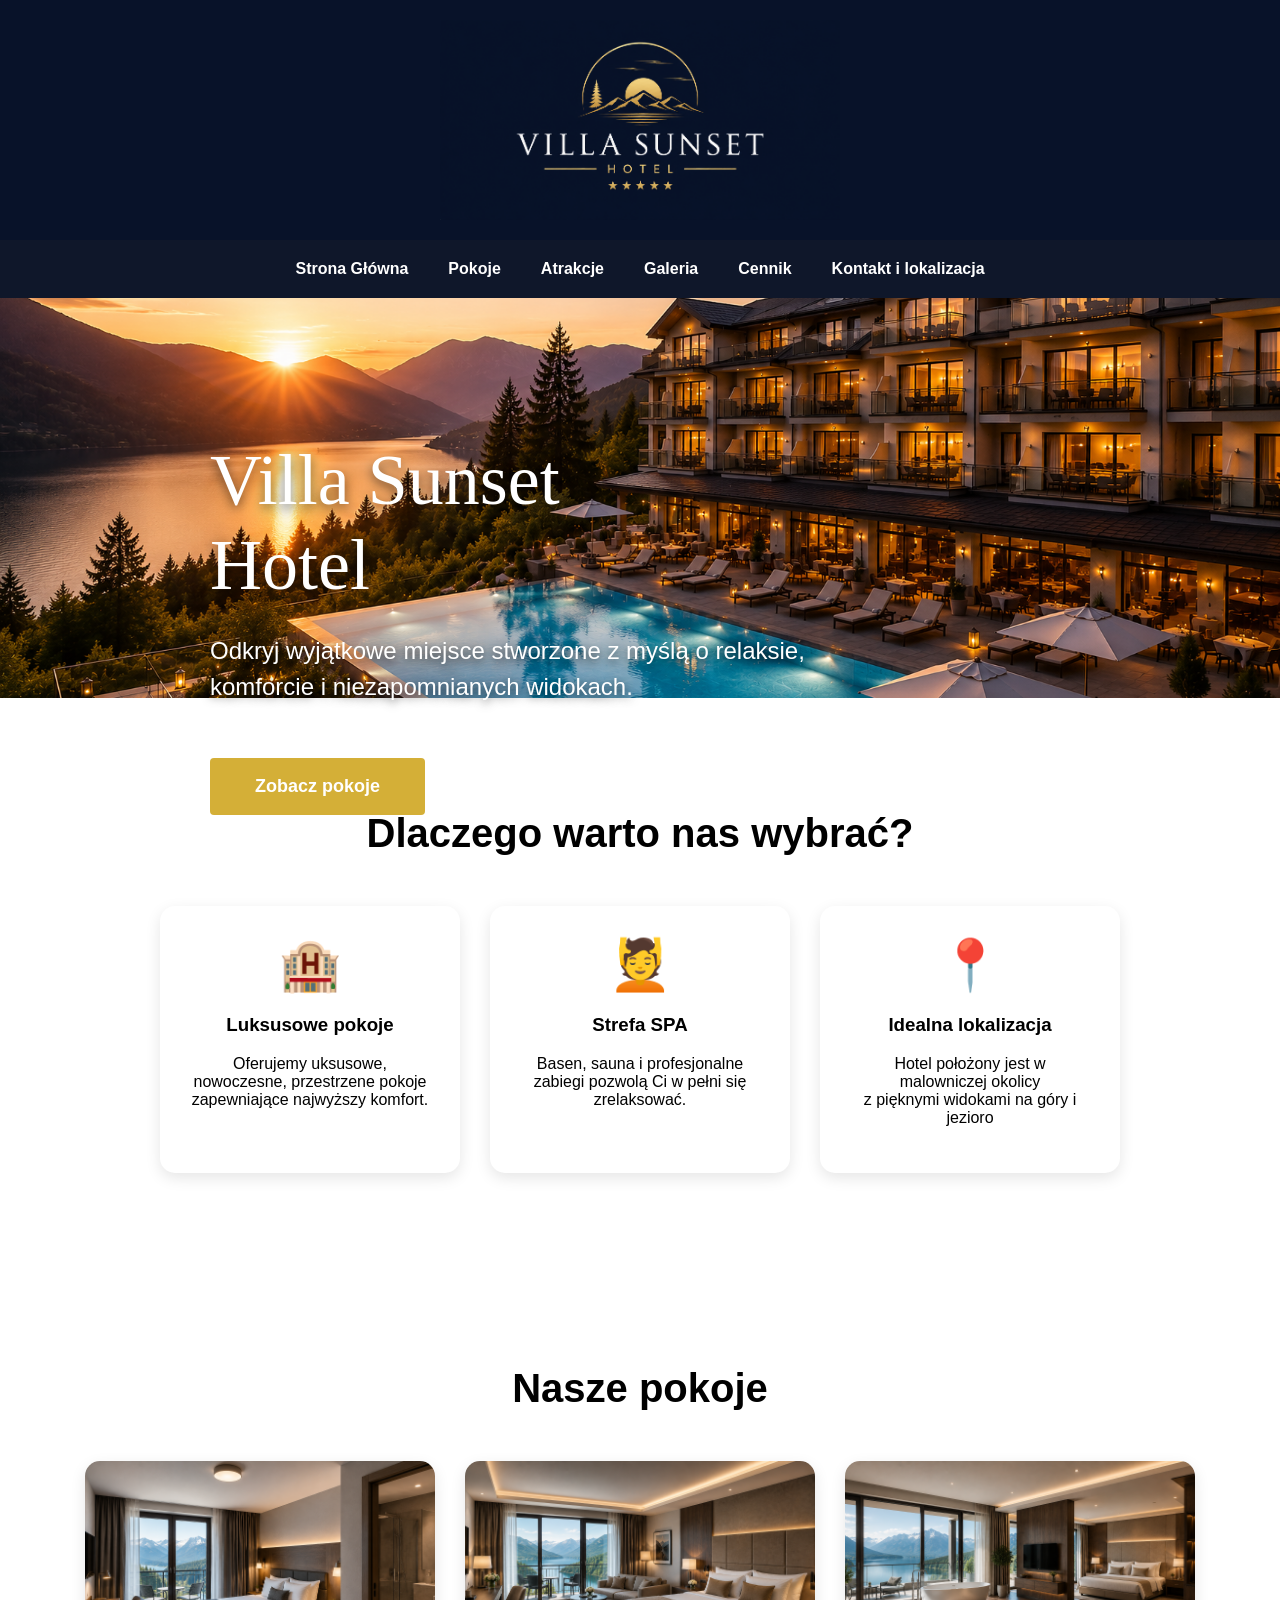
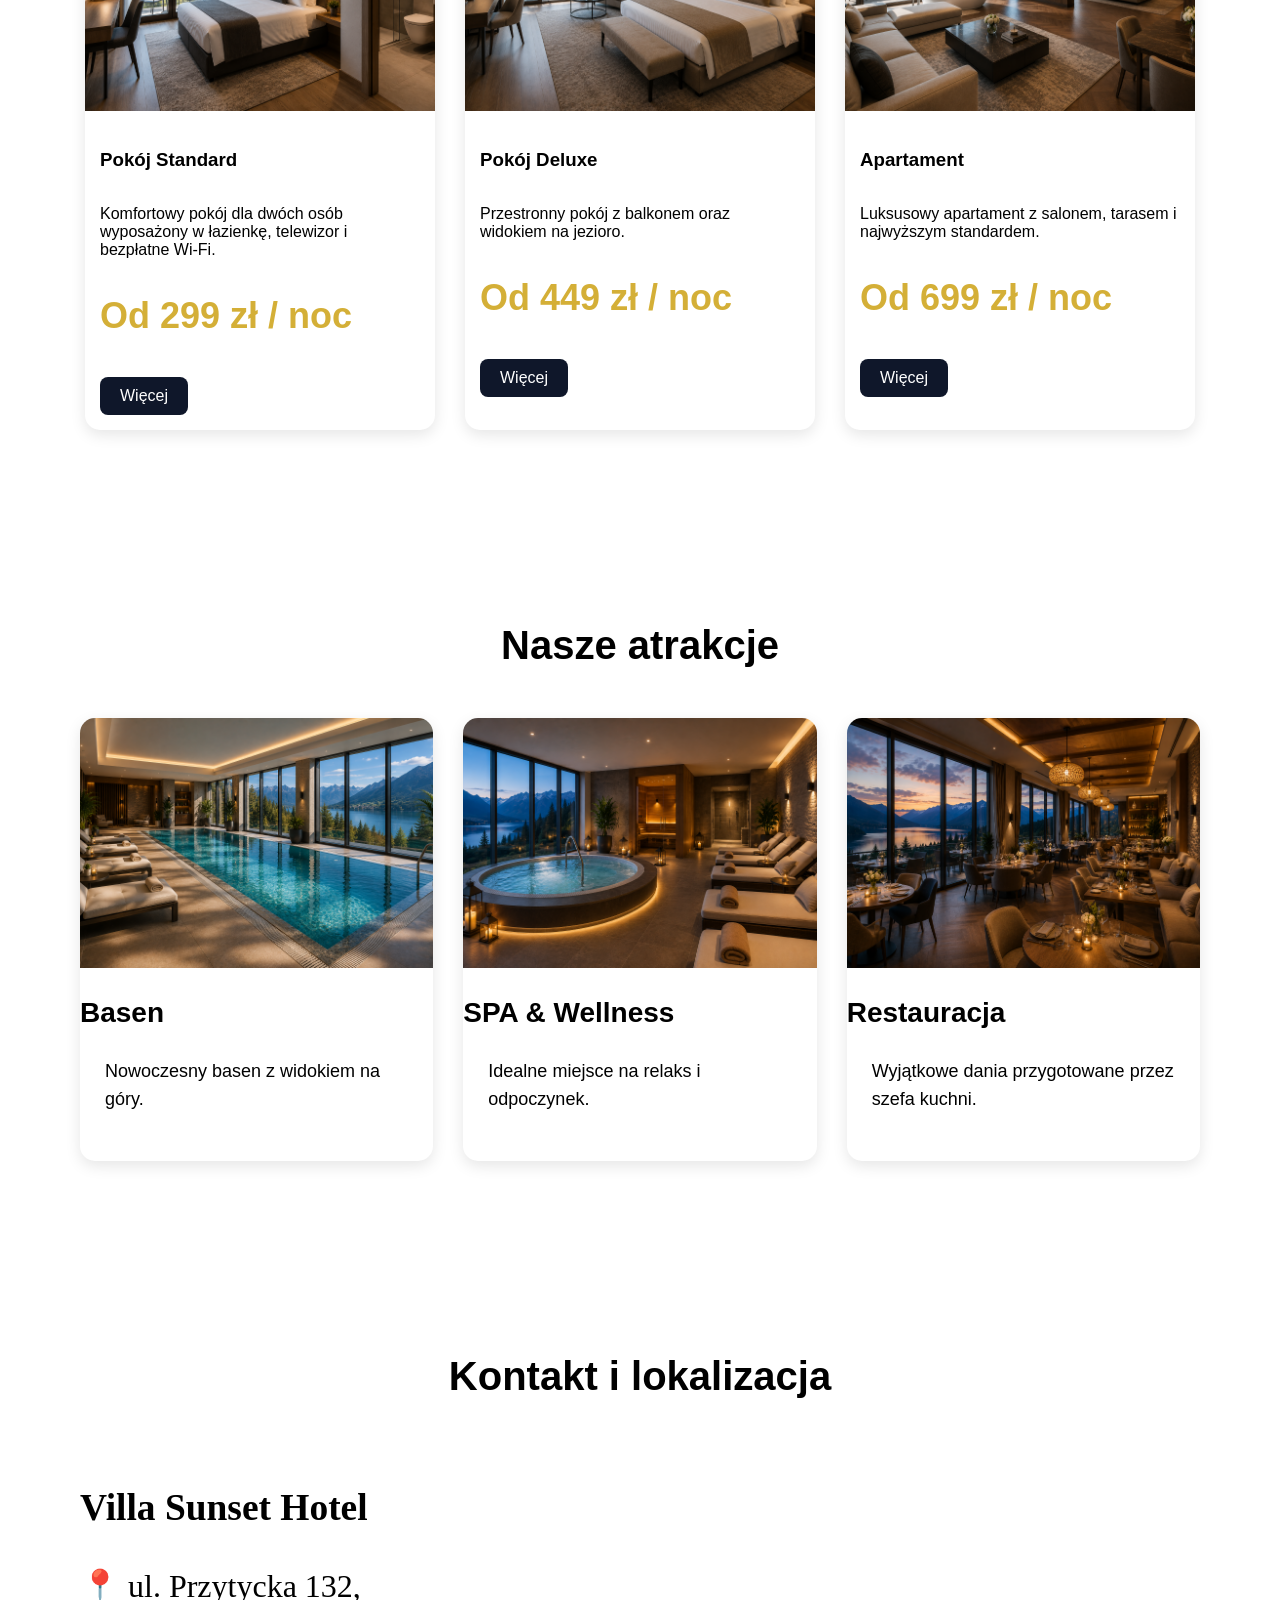
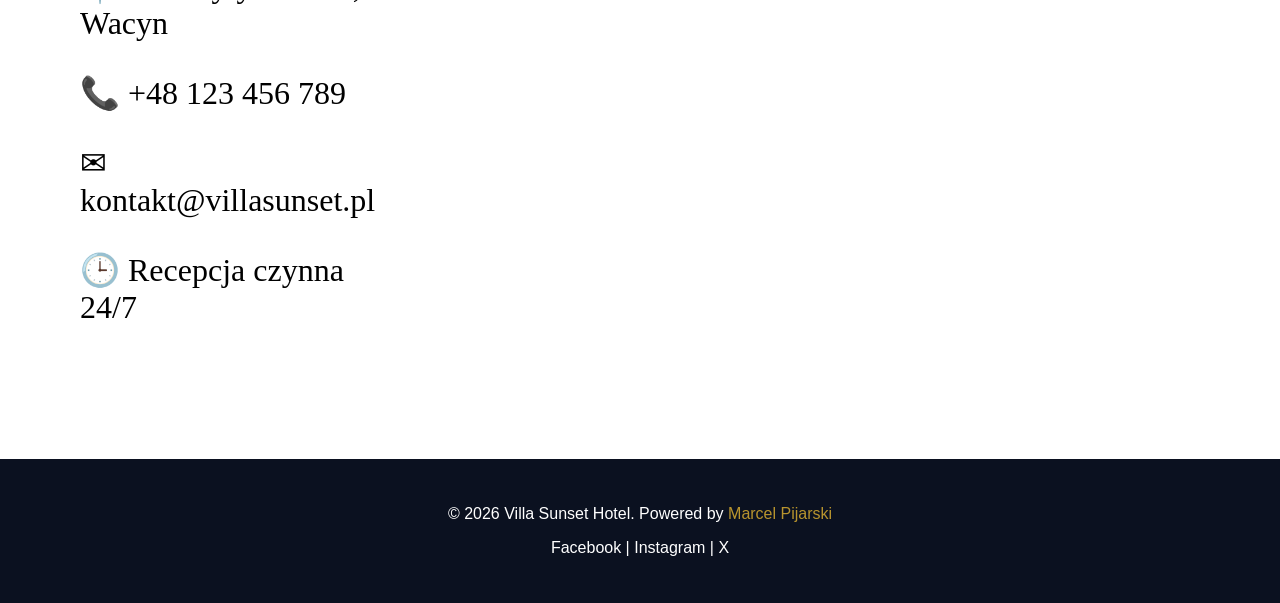
==== index.html @ e3561787 "Add files via upload" ====
<!DOCTYPE html>
<html lang="pl">
<head>
    <meta charset="UTF-8">
    <meta name="viewport" content="width=device-width, initial-scale=1.0">
    <title>Villa Sunset</title>
    <link rel="stylesheet" href="style.css">
</head>


<body>
<header>
    <div class="logo_d">
        <img src="logo.png">
    </div>
</header>

    <nav>
        <input type="checkbox" id="menu-toggle">
        <label for="menu-toggle" class="hamburger">☰</label>
        
        <ul>
            <li><a href="#">Strona Główna</a></li>
            <li><a href="#pokoje">Pokoje</a></li>
            <li><a href="#atrakcje">Atrakcje</a></li>
            <li><a href="galeria.html">Galeria</a></li>
            <li><a href="cennik.html">Cennik</a></li>
            <li><a href="#kontakt">Kontakt i lokalizacja</a></li>
        </ul>
    </nav>

    <main>
        <section id="hero">
            <div class="hero-content">
                <h1>Villa Sunset<br> Hotel</h1>
                <p>Odkryj wyjątkowe miejsce stworzone z myślą o relaksie, komforcie i niezapomnianych widokach.</p><br>
                <a href="pokoje.html">Zobacz pokoje</a>
            </div>

        </section>

        <section id="dlaczego-my">

            <h2>Dlaczego warto nas wybrać?</h2>

            <div class="karty">

            <article class="karta">
                <span class="ikona">🏨</span>
                <h3>Luksusowe pokoje</h3>
                <p>Oferujemy uksusowe, nowoczesne, przestrzene pokoje<br>
                    zapewniające najwyższy komfort.
                </p>
            </article>

            <article class="karta">
                <span class="ikona">💆</span>
                <h3>Strefa SPA</h3>
                <p>Basen, sauna i profesjonalne zabiegi pozwolą Ci w pełni się zrelaksować. </p>
            </article>

            <article class="karta">
                <span class="ikona">📍</span>
                <h3>Idealna lokalizacja</h3>
                <p> Hotel położony jest w malowniczej okolicy<br>
                z pięknymi widokami na góry i jezioro</p>
            </article>
            </div>
        </section>

<section id="pokoje">

    <h2>Nasze pokoje</h2>

    <div class="pokoje-content">

        <article class="pokoje-karta">
            <img src="standard.png" alt="Pokój Standard">

            <h3>Pokój Standard</h3>

            <p>
                Komfortowy pokój dla dwóch osób
                wyposażony w łazienkę, telewizor
                i bezpłatne Wi-Fi.
            </p>

            <p class="cena">Od 299 zł / noc</p>

            <a href="pokoje.html">Więcej</a>
        </article>

        <article class="pokoje-karta">
            <img src="deluxe.png" alt="Pokój Deluxe">

            <h3>Pokój Deluxe</h3>

            <p>
                Przestronny pokój z balkonem
                oraz widokiem na jezioro.
            </p>

            <p class="cena">Od 449 zł / noc</p>

            <a href="pokoje.html">Więcej</a>
        </article>

        <article class="pokoje-karta">
            <img src="apartament.png" alt="Apartament">

            <h3>Apartament</h3>

            <p>
                Luksusowy apartament z salonem,
                tarasem i najwyższym standardem.
            </p>

            <p class="cena">Od 699 zł / noc</p>

            <a href="pokoje.html">Więcej</a>
        </article>

    </div>

</section>

<section id="atrakcje">

    <h2>Nasze atrakcje</h2>

    <div class="atrakcje-content">

        <article class="atrakcje-karta">
            <img src="basen.png" alt="Basen">
            <h3>Basen</h3>
            <p>Nowoczesny basen z widokiem na góry.</p>
        </article>

        <article class="atrakcje-karta">
            <img src="spa.png" alt="SPA">
            <h3>SPA & Wellness</h3>
            <p>Idealne miejsce na relaks i odpoczynek.</p>
        </article>

        <article class="atrakcje-karta">
            <img src="restauracja.png" alt="Restauracja">
            <h3>Restauracja</h3>
            <p>Wyjątkowe dania przygotowane przez szefa kuchni.</p>
        </article>

    </div>

</section>

</section>
<section id="kontakt">
    <h2>Kontakt i lokalizacja</h2>

    <div class="kontakt-content">
        <article class="kontakt-dane">

            <h3>Villa Sunset Hotel</h3>
            <p>📍 ul. Przytycka 132, Wacyn</p>
            <p>📞 +48 123 456 789</p>
            <p>✉ kontakt@villasunset.pl</p>
            <p>🕒 Recepcja czynna 24/7</p>

        </article>
        <article class="mapa">

            <iframe src="https://www.google.com/maps/embed?pb=!1m18!1m12!1m3!1d2488.5691799046467!2d21.096919377155967!3d51.41097027179155!2m3!1f0!2f0!3f0!3m2!1i1024!2i768!4f13.1!3m3!1m2!1s0x471859d8dcdec4a5%3A0xd285004b803957c8!2sKebab%207%20Star!5e0!3m2!1spl!2spl!4v1780839864953!5m2!1spl!2spl" width="800" height="600" style="border:0;" allowfullscreen="" loading="lazy" referrerpolicy="no-referrer-when-downgrade"></iframe>

        </article>
    </div>

</section>
</main>

    <footer>
        <p>© 2026 Villa Sunset Hotel. Powered by <a href="https://marceltoja123.github.io/portfolio/" target="_blank"><span class="Marcel">Marcel Pijarski</span></a></p>
        <p>Facebook | Instagram | X</p>
    </footer>
    
</body>
</html>
---- style.css ----
:root{
    --granat: #0f172a;
    --zloty: #d4af37;
    --bialy: #ffffff;
    --szary: #f5f5f5;
}
html{
    scroll-behavior: smooth;
}

nav{
    position: sticky;
    top: 0;
    z-index: 1000;
}

body{
    margin: 0;
    font-family: Arial, sans-serif;
    background-color: var(--bialy);
}

header{
    background-color: #081229;
    text-align: center;
    padding: 20px 0px;
}
.logo_d{
    display: flex;
    justify-content: center;
    align-items: center;
}
.logo_d img{
    width: 400px;
    height: auto;
}

nav{
    background-color: var(--granat);
}

nav ul{
    list-style: none;
    margin: 0;
    padding: 0;
    display: flex;
    justify-content: center;
}

nav li{
    padding: 20px;
}

nav a{
    color: white;
    text-decoration: none;
    font-weight: bold;
}

nav a:hover{
    color: var(--zloty);
}
body{
    margin: 0;
    overflow-x: hidden;
}

#hero{
    height: 400px;
    background-image: url("hero.png");
    background-size: cover;
    background-position: center;
    position: relative;
}

.hero-content{
    width: 700px;
    margin-left: 130px;
    color: white;
    text-align: left;
}

.hero-content h1{
    font-size: 72px;
    line-height: 85px;
    margin-bottom: 25px;
    font-family: Georgia, serif;
    font-weight: normal;
    text-shadow: 0px 4px 12px rgba(0,0,0,0.6);
}

.hero-content p{
    width: 650px;
    font-size: 24px;
    line-height: 36px;
    margin-bottom: 35px;
    text-shadow: 0px 3px 10px rgba(0,0,0,0.7);
}

.hero-content a{
    display: inline-block;
    padding: 18px 45px;
    background-color: #d4af37;
    color: white;
    text-decoration: none;
    border-radius: 4px;
    font-size: 18px;
    font-weight: bold;
}

.hero-content a:hover{
    background-color: #b8942e;
}
section{
    padding: 80px;
}

section h2{
    text-align: center;
    font-size: 40px;
    margin-bottom: 50px;
}
.dlaczego-my{
    background-color: var(--szary);
}

.karty{
    display: flex;
    justify-content: center;
    gap: 30px;
}

.karta{
    width: 300px;
    background-color: white;
    padding: 30px;
    border-radius: 15px;
    text-align: center;
    box-shadow: 0px 5px 15px rgba(0,0,0,0.1);
}

.pokoje-karta:hover{
    transform: translateY(-10px);
}
.pokoje-content{
    display: flex;
    justify-content: center;
    gap: 30px;
}

.pokoje-karta{
    width: 350px;
    background-color: white;
    border-radius: 15px;
    overflow: hidden;
    box-shadow: 0px 5px 15px rgba(0,0,0,0.1);
}

.pokoje-karta img{
    width: 100%;
    height: 250px;
    object-fit: cover;
}

.pokoje-karta h3{
    padding: 15px;
}

.pokoje-karta p{
    padding: 0 15px;
}

.pokoje-karta a{
    display: inline-block;
    margin: 15px;
    padding: 10px 20px;
    background-color: var(--granat);
    color: white;
    text-decoration: none;
    border-radius: 8px;
}
.atrakcje-content{
    display: flex;
    justify-content: center;
    gap: 30px;
}

.kontakt{
    background-color: var(--granat);
    color: white;
    text-align: center;
}

.kontakt a{
    display: inline-block;
    margin-top: 20px;
    padding: 15px 30px;
    background-color: var(--zloty);
    color: white;
    text-decoration: none;
    border-radius: 10px;
}
footer{
    background-color: #0b1120;
    color: white;
    text-align: center;
    padding: 30px;
}
.ikona{
    display: block;
    font-size: 50px;
    margin-bottom: 20px;
}
.atrakcje{
    padding: 80px;
    background-color: #f5f5f5;
    text-align: center;
}

.atrakcje h2{
    font-size: 50px;
    margin-bottom: 50px;
}

.atrakcje-content{
    display: flex;
    justify-content: center;
    gap: 30px;
}

.atrakcje-karta{
    width: 380px;
    background-color: white;
    border-radius: 15px;
    overflow: hidden;
    box-shadow: 0px 5px 15px rgba(0,0,0,0.1);
    transition: 0.3s;
}

.atrakcje-karta:hover{
    transform: translateY(-10px);
}

.atrakcje-karta img{
    width: 100%;
    height: 250px;
    object-fit: cover;
}

.atrakcje-karta h3{
    margin-top: 25px;
    font-size: 28px;
}

.atrakcje-karta p{
    padding: 0px 25px 30px 25px;
    font-size: 18px;
    line-height: 28px;
}
.galeria-content{
    display: flex;
    justify-content: center;
    gap: 30px;
}
.galeria{
    padding: 80px;
    text-align: center;
    background-color: white;
}

.galeria h2{
    font-size: 50px;
    margin-bottom: 50px;
}

.galeria-content{
    display: flex;
    justify-content: center;
    gap: 30px;
    margin-bottom: 40px;
}

.galeria-content img{
    width: 400px;
    height: 280px;
    object-fit: cover;
    border-radius: 15px;
    box-shadow: 0px 5px 15px rgba(0,0,0,0.15);
    transition: 0.3s;
}

.galeria-content img:hover{
    transform: scale(1.05);
}

.galeria a{
    display: inline-block;
    padding: 15px 35px;
    background-color: #d4af37;
    color: white;
    text-decoration: none;
    border-radius: 8px;
    font-weight: bold;
    transition: 0.3s;
}

.galeria a:hover{
    background-color: #b8942e;
}

.galeria-content img{
    filter: brightness(0.95);
}

.galeria-content img:hover{
    transform: scale(1.05);
    filter: brightness(1);
}
.kontakt-content{
    display: flex;
}
.mapa{
    justify-content: right;
    padding: 20px;
}
.kontakt-dane{
    
    font-size: 32px;
    font-family: Georgia, 'Times New Roman', Times, serif;
}
.Marcel{
    color: #b8942e;
    transition: all 0.3s ease;
}
.Marcel:hover{
    transform: scale(1.1);
    color: #d4af37;
}
.Marcel,a{
    text-decoration: none;
}
*{
    box-sizing: border-box;
}

html{
    scroll-behavior: smooth;
}

body{
    margin: 0;
    overflow-x: hidden;
}

img{
    max-width: 100%;
}

a,
.hamburger{
    -webkit-tap-highlight-color: transparent;
}


@media screen and (max-width: 900px){

    .logo_d img{
        width: 240px;
    }

    nav ul{
        flex-direction: column;
        align-items: center;
        padding: 0;
    }

    nav li{
        padding: 10px;
    }

    #hero{
        height: 600px;
        background-position: center;
    }

    .hero-content{
        width: 80%;
        margin-left: 40px;
    }

    .hero-content h1{
        font-size: 52px;
        line-height: 62px;
    }

    .hero-content p{
        width: 100%;
        font-size: 20px;
        line-height: 30px;
    }

    .karty,
    .pokoje-content,
    .atrakcje-content,
    .kontakt-content{
        flex-direction: column;
        align-items: center;
    }

    .karta,
    .pokoje-karta,
    .atrakcje-karta{
        width: 90%;
        max-width: 420px;
    }

    .pokoje-karta img,
    .atrakcje-karta img{
        height: 240px;
        width: 100%;
        object-fit: cover;
    }

    .kontakt-dane{
        width: 90%;
        text-align: center;
    }

    .mapa{
        width: 90%;
    }

    .mapa iframe{
        width: 100%;
        height: 350px;
    }
}

@media screen and (max-width: 600px){

    header{
        padding: 15px 0;
    }

    .logo_d img{
        width: 200px;
    }

    nav a{
        font-size: 14px;
    }

    #hero{
        height: 520px;
        background-position: center;
    }

    .hero-content{
        width: 270px;
        margin-left: 25px;
    }

    .hero-content h1{
        font-size: 36px;
        line-height: 44px;
        margin-bottom: 15px;
    }

    .hero-content p{
        width: 270px;
        font-size: 15px;
        line-height: 23px;
        margin-bottom: 20px;
    }

    .hero-content a{
        padding: 12px 22px;
        font-size: 14px;
    }

    section{
        padding: 50px 20px;
    }

    #dlaczego-my h2,
    #pokoje h2,
    #atrakcje h2,
    #kontakt h2{
        font-size: 32px;
        line-height: 40px;
    }

    .karta,
    .pokoje-karta,
    .atrakcje-karta{
        width: 100%;
    }

    .karta p,
    .pokoje-karta p,
    .atrakcje-karta p{
        font-size: 16px;
        line-height: 24px;
    }

    .pokoje-karta img,
    .atrakcje-karta img{
        height: 220px;
    }

    .kontakt-dane p{
        font-size: 16px;
    }

    .mapa iframe{
        height: 300px;
    }

    footer{
        padding: 25px 15px;
        font-size: 14px;
    }
}
#menu-toggle{
    display: none;
}

.hamburger{
    display: none;
}
@media screen and (max-width: 600px){

    nav{
        position: sticky;
        top: 0;
        z-index: 1000;
        background-color: #16213e;
    }

    .hamburger{
        display: block;
        color: white;
        font-size: 32px;
        padding: 15px 25px;
        cursor: pointer;
    }

    nav ul{
        display: none;
        flex-direction: column;
        align-items: center;
        padding: 0;
        margin: 0;
    }

    nav li{
        list-style: none;
        padding: 12px 0;
    }

    nav a{
        color: white;
        text-decoration: none;
        font-size: 16px;
    }

    #menu-toggle:checked ~ ul{
        display: flex;
    }
}
.hero-cennik{
    height: 350px;
    background-image: url("hero.png");
    background-size: cover;
    background-position: center;
    text-align: center;
    color: white;
    padding-top: 120px;
    font-family: Georgia, 'Times New Roman', Times, serif;
}

.hero-cennik h1{
    font-size: 70px;
    margin-bottom: 20px;
}

.hero-cennik p{
    font-size: 22px;
}

.cennik{
    padding: 80px;
    text-align: center;
}

.cennik h2{
    font-size: 50px;
    margin-bottom: 50px;
}

.cennik-content{
    display: flex;
    justify-content: center;
    gap: 30px;
}

.cennik-karta{
    width: 350px;
    background-color: white;
    border-radius: 15px;
    padding: 30px;
    box-shadow: 0px 5px 15px rgba(0,0,0,0.1);
}

.cennik-karta h3{
    font-size: 30px;
    margin-bottom: 20px;
}

.cena{
    font-size: 36px;
    color: #d4af37;
    font-weight: bold;
    margin-bottom: 25px;
}

.cennik-karta ul{
    list-style: none;
    padding: 0;
}

.cennik-karta li{
    margin: 15px 0;
    font-size: 18px;
}

.premium{
    border: 3px solid #d4af37;
}

.informacje{
    padding: 80px;
    background-color: #f5f5f5;
    text-align: center;
}

.informacje h2{
    font-size: 45px;
    margin-bottom: 30px;
}

.informacje p{
    font-size: 20px;
    margin-bottom: 15px;
}
@media screen and (max-width: 768px){

    .cennik-content{
        flex-direction: column;
        align-items: center;
    }

    .cennik-karta{
        width: 90%;
    }

    .hero-cennik h1{
        font-size: 45px;
    }

    .hero-cennik p{
        font-size: 18px;
    }
}
.cennik-karta:hover{
    transform: translateY(-10px);
    transition: 0.3s;
}
.mapa {
    width: 100%;
    max-width: 1200px;
    margin: 40px auto;
    padding: 0 20px;
}

.mapa iframe {
    width: 100%;
    height: 450px;
    border: 0;
    border-radius: 16px;
    display: block;
}

@media (max-width: 768px) {
    .mapa {
        margin: 30px auto;
        padding: 0 15px;
    }

    .mapa iframe {
        height: 350px;
        border-radius: 12px;
    }
}

@media (max-width: 480px) {
    .mapa {
        margin: 25px auto;
        padding: 0 12px;
    }

    .mapa iframe {
        height: 280px;
        border-radius: 10px;
    }
}
.galeria-hero {
    padding: 90px 20px 50px;
    text-align: center;
    background: #10233f;
    color: white;
}

.galeria-hero h1 {
    font-size: 48px;
    margin-bottom: 15px;
    font-family: Georgia, 'Times New Roman', Times, serif;
}

.galeria-hero p {
    font-size: 18px;
    max-width: 650px;
    margin: 0 auto;
    font-family: Verdana, Geneva, Tahoma, sans-serif;
}

.galeria {
    padding: 60px 20px;
    background: #f7f5f0;
}

.galeria h2 {
    text-align: center;
    font-size: 36px;
    margin-bottom: 40px;
    color: #10233f;
}

.galeria-grid {
    max-width: 1200px;
    margin: 0 auto;
    display: grid;
    grid-template-columns: repeat(3, 1fr);
    gap: 25px;
}

.zdjecie {
    background: white;
    border-radius: 16px;
    overflow: hidden;
    box-shadow: 0 8px 25px rgba(0, 0, 0, 0.12);
    transition: transform 0.3s ease;
}

.zdjecie:hover {
    transform: translateY(-8px);
}

.zdjecie img {
    width: 100%;
    height: 240px;
    object-fit: cover;
    display: block;
}

.zdjecie h3 {
    padding: 18px;
    font-size: 20px;
    color: #10233f;
    text-align: center;
}

@media (max-width: 900px) {
    .galeria-grid {
        grid-template-columns: repeat(2, 1fr);
    }

    .galeria-hero h1 {
        font-size: 40px;
    }
}

@media (max-width: 600px) {
    .galeria-grid {
        grid-template-columns: 1fr;
    }

    .galeria-hero {
        padding: 70px 15px 40px;
    }

    .galeria-hero h1 {
        font-size: 34px;
    }

    .galeria-hero p {
        font-size: 16px;
    }

    .zdjecie img {
        height: 220px;
    }
}
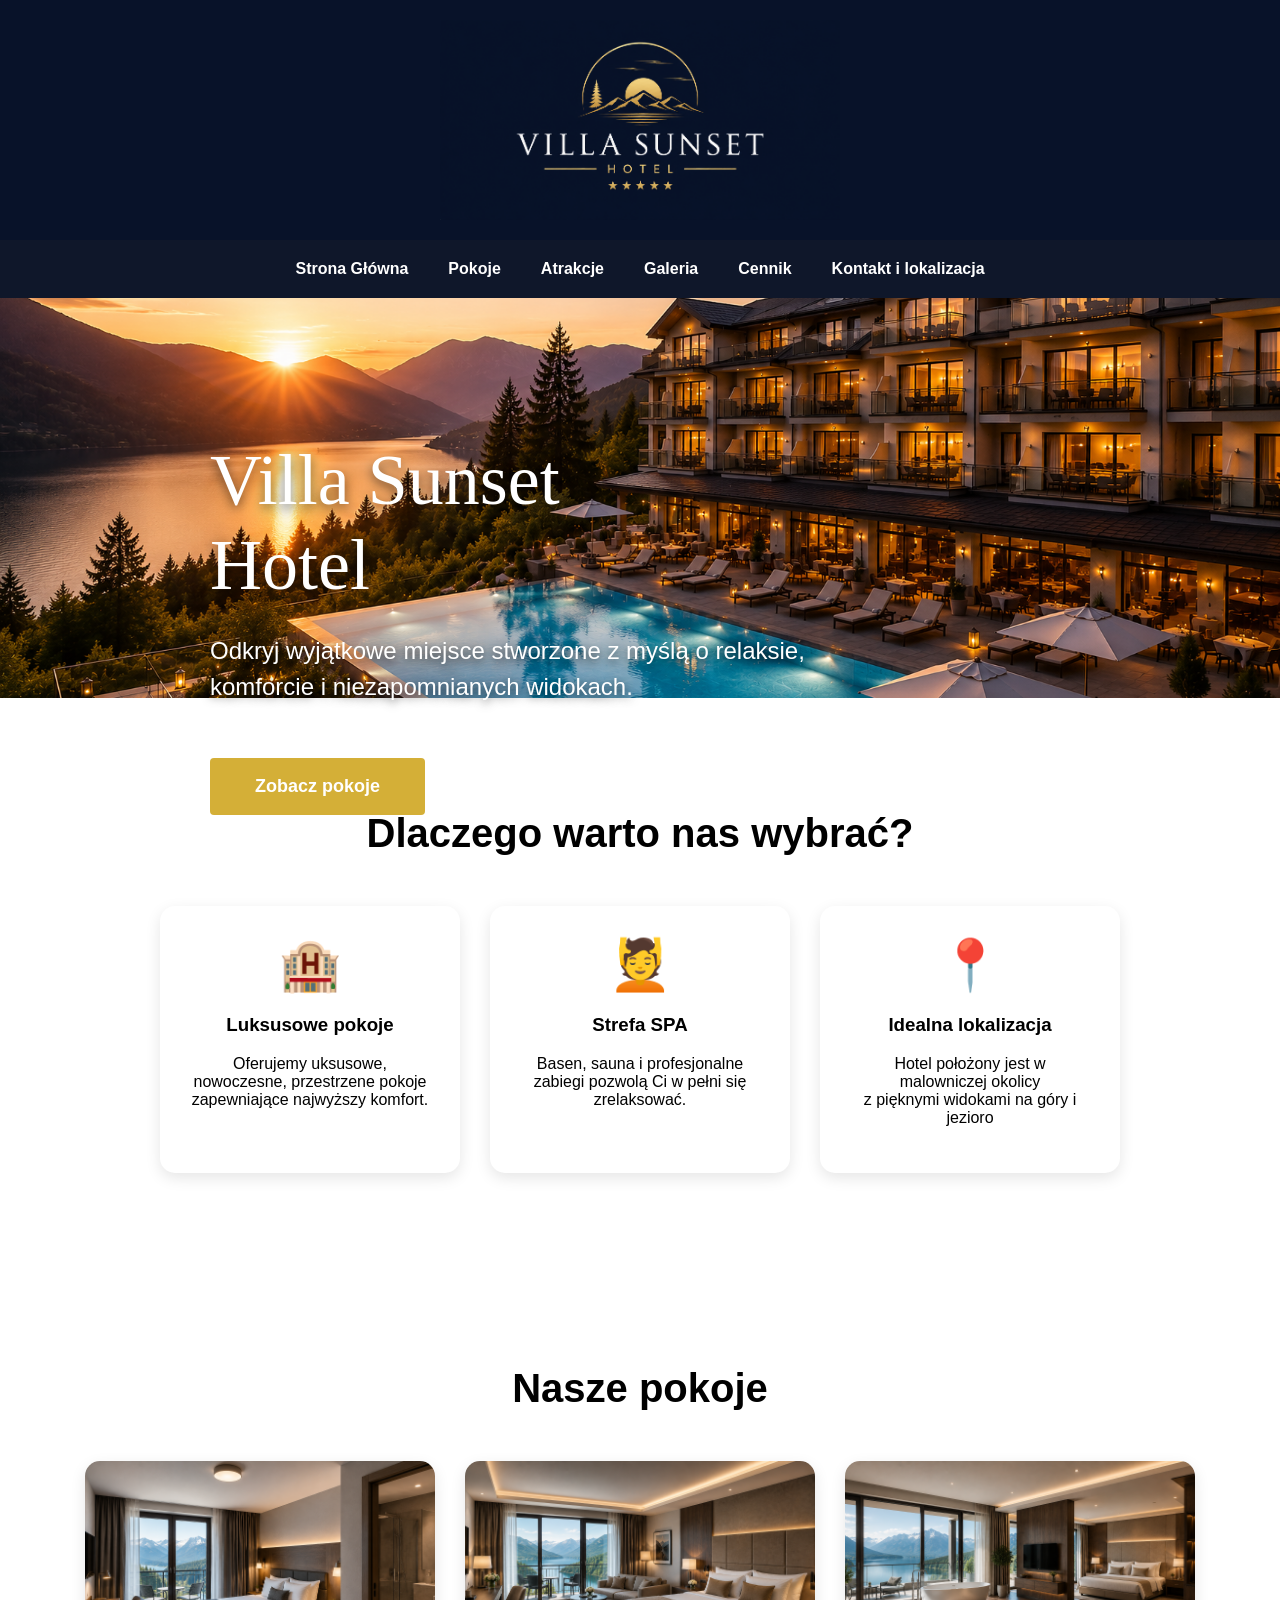
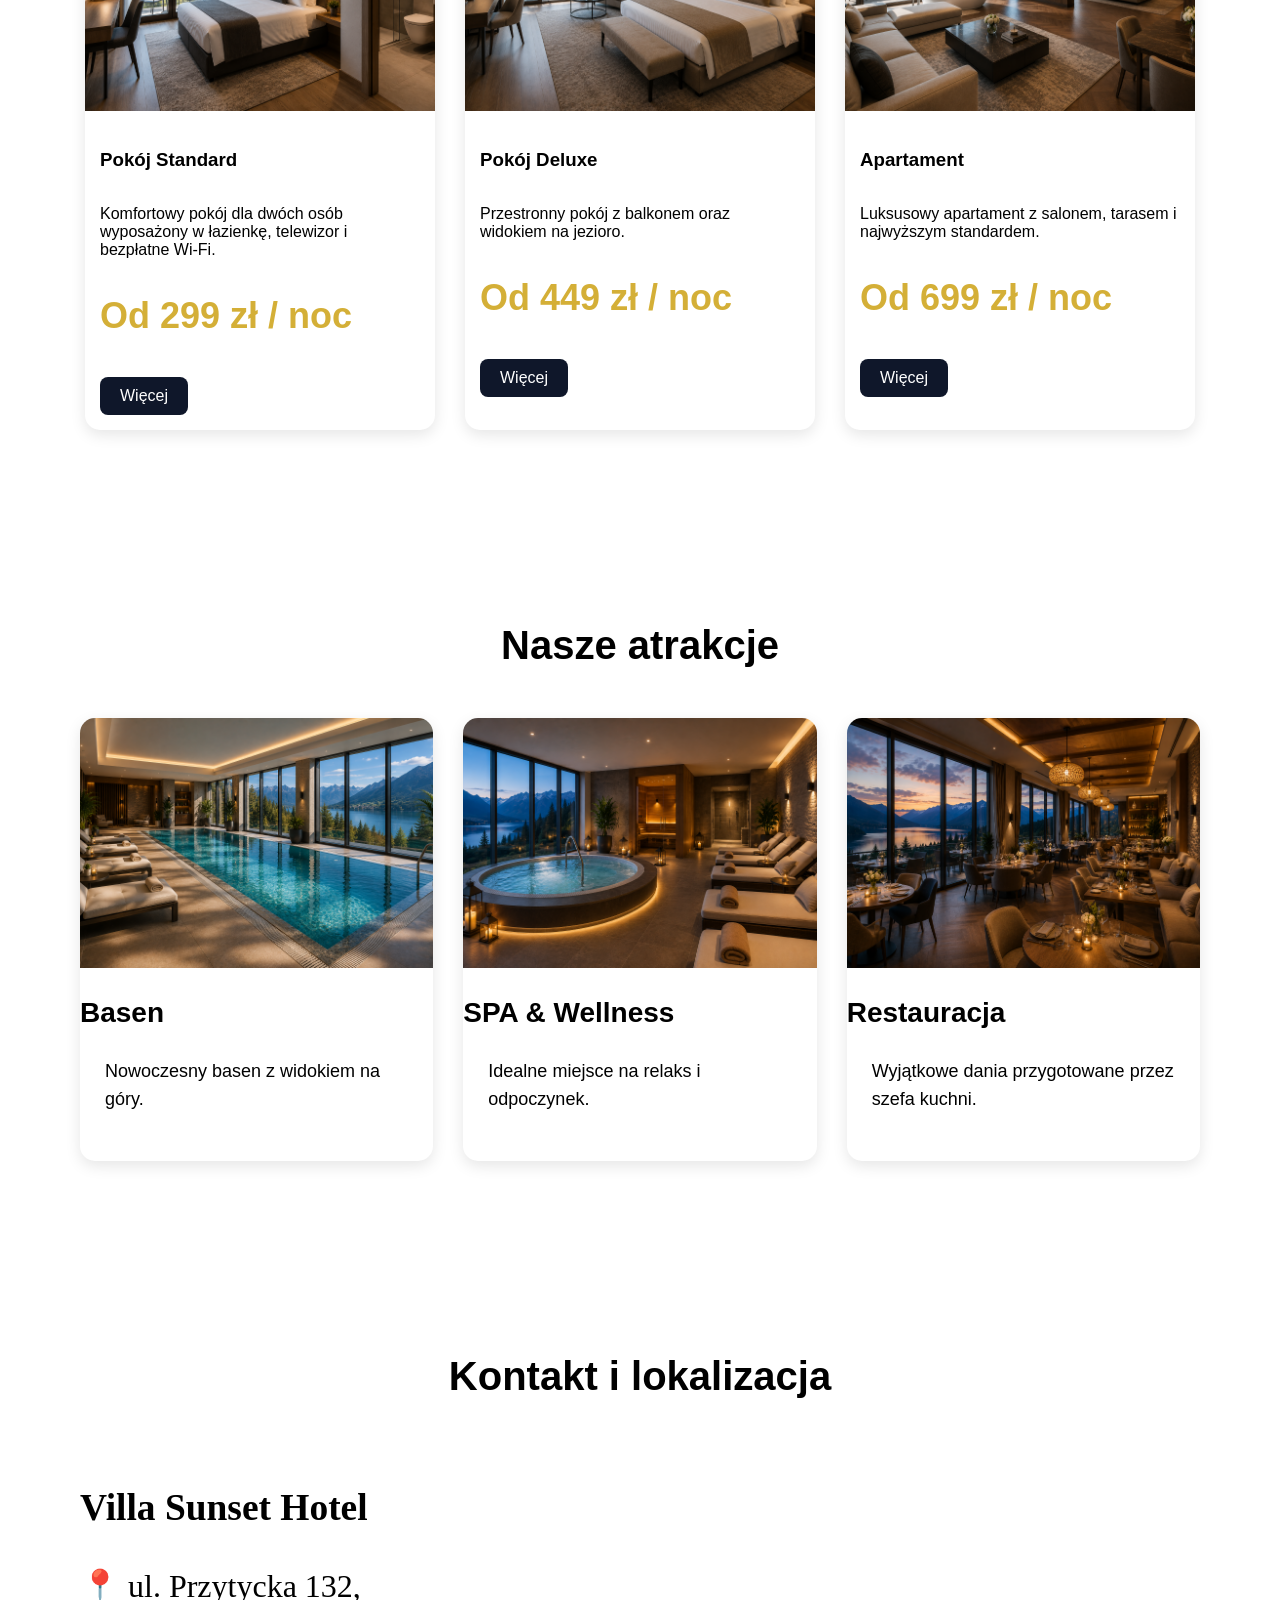
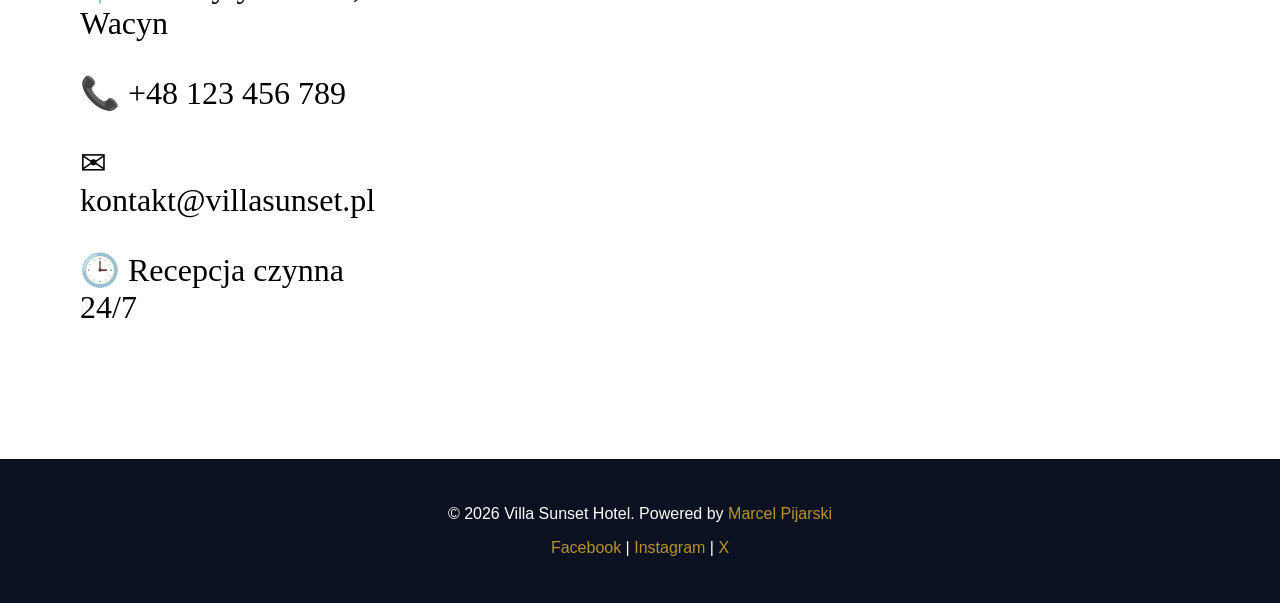
==== commit 4ce7bb81: "Add files via upload" ====
--- a/index.html
+++ b/index.html
@@ -3,7 +3,7 @@
 <head>
     <meta charset="UTF-8">
     <meta name="viewport" content="width=device-width, initial-scale=1.0">
-    <title>Villa Sunset</title>
+    <title>Villa Hotel Sunset</title>
     <link rel="stylesheet" href="style.css">
 </head>
 
@@ -178,7 +178,7 @@
 
     <footer>
         <p>© 2026 Villa Sunset Hotel. Powered by <a href="https://marceltoja123.github.io/portfolio/" target="_blank"><span class="Marcel">Marcel Pijarski</span></a></p>
-        <p>Facebook | Instagram | X</p>
+        <p><a href="https://www.facebook.com/p/Kebab-7-STAR-RADOM-61567068895321/"><span class="Marcel">Facebook</span></a> | <a href="https://www.instagram.com/cristiano/"><span class="Marcel">Instagram</span></a> | <a href="https://x.com/Cristiano"><span class="Marcel">X</span></a>
     </footer>
     
 </body>
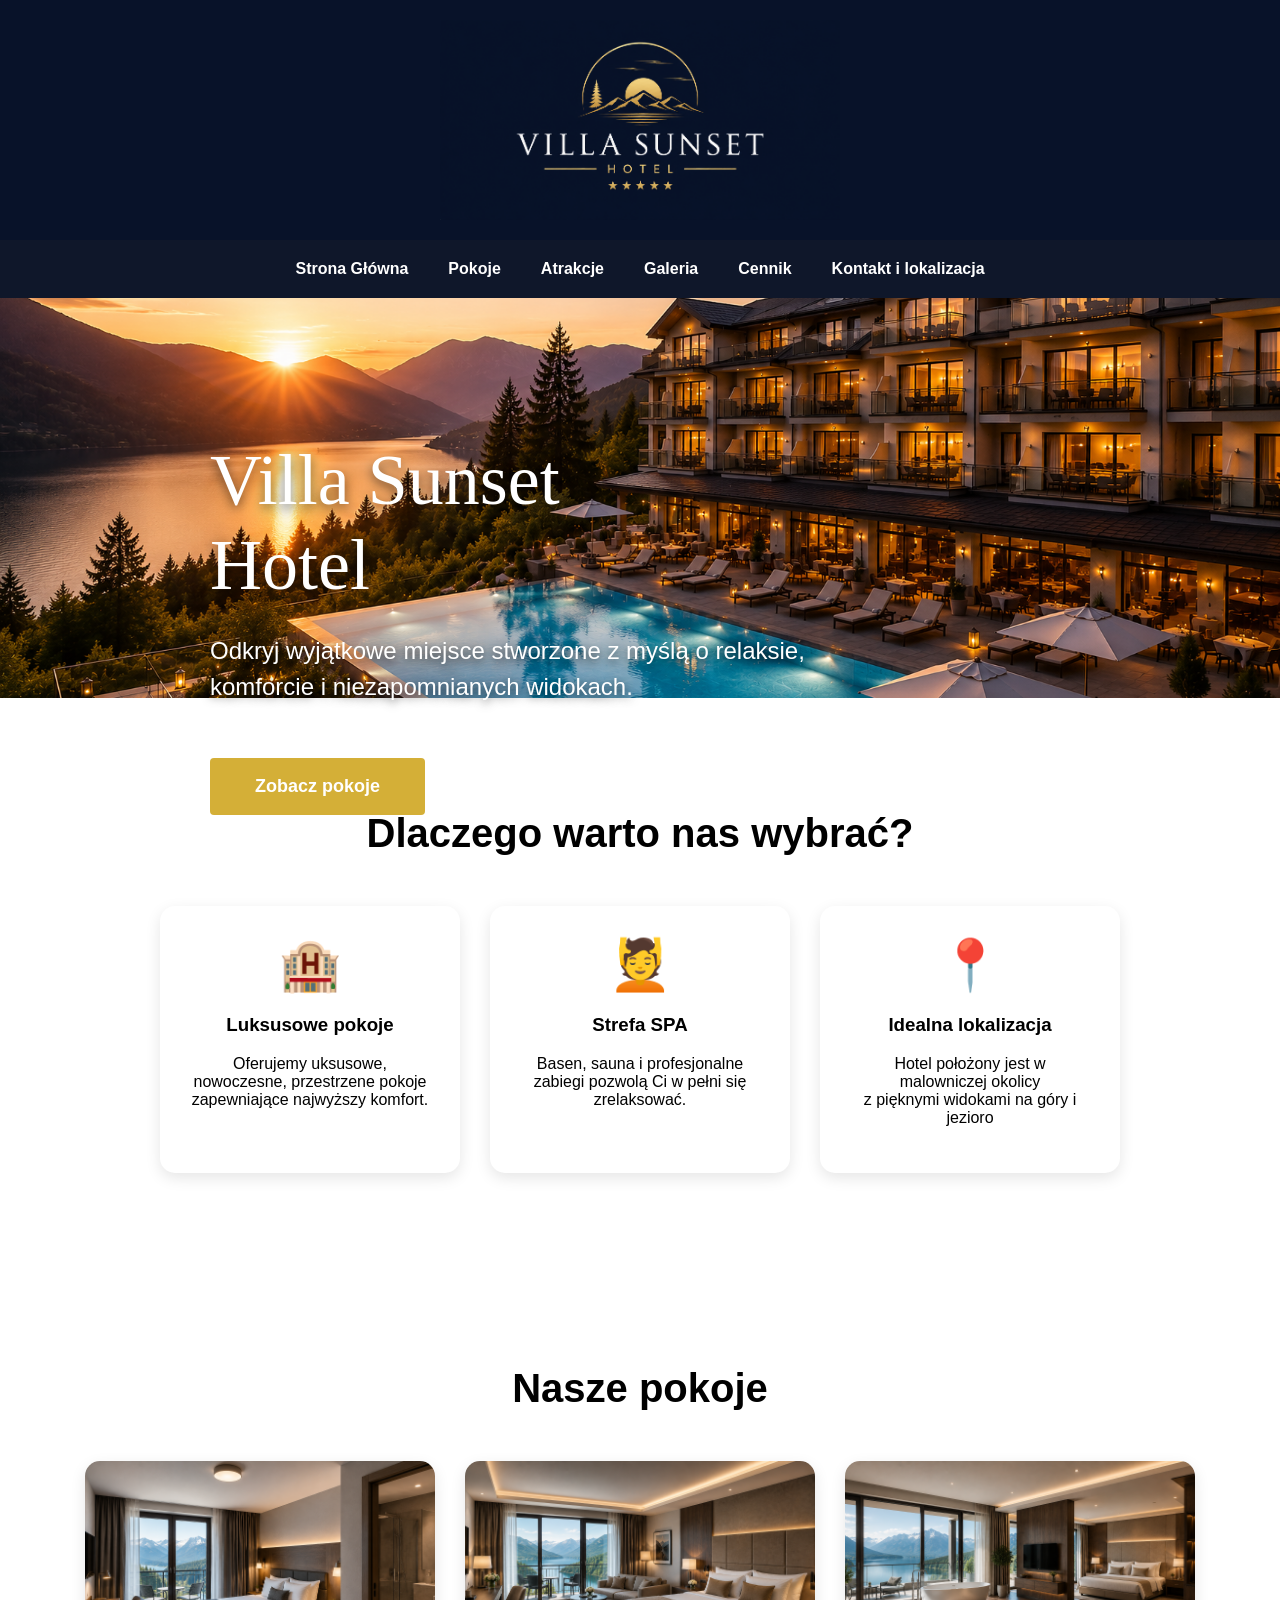
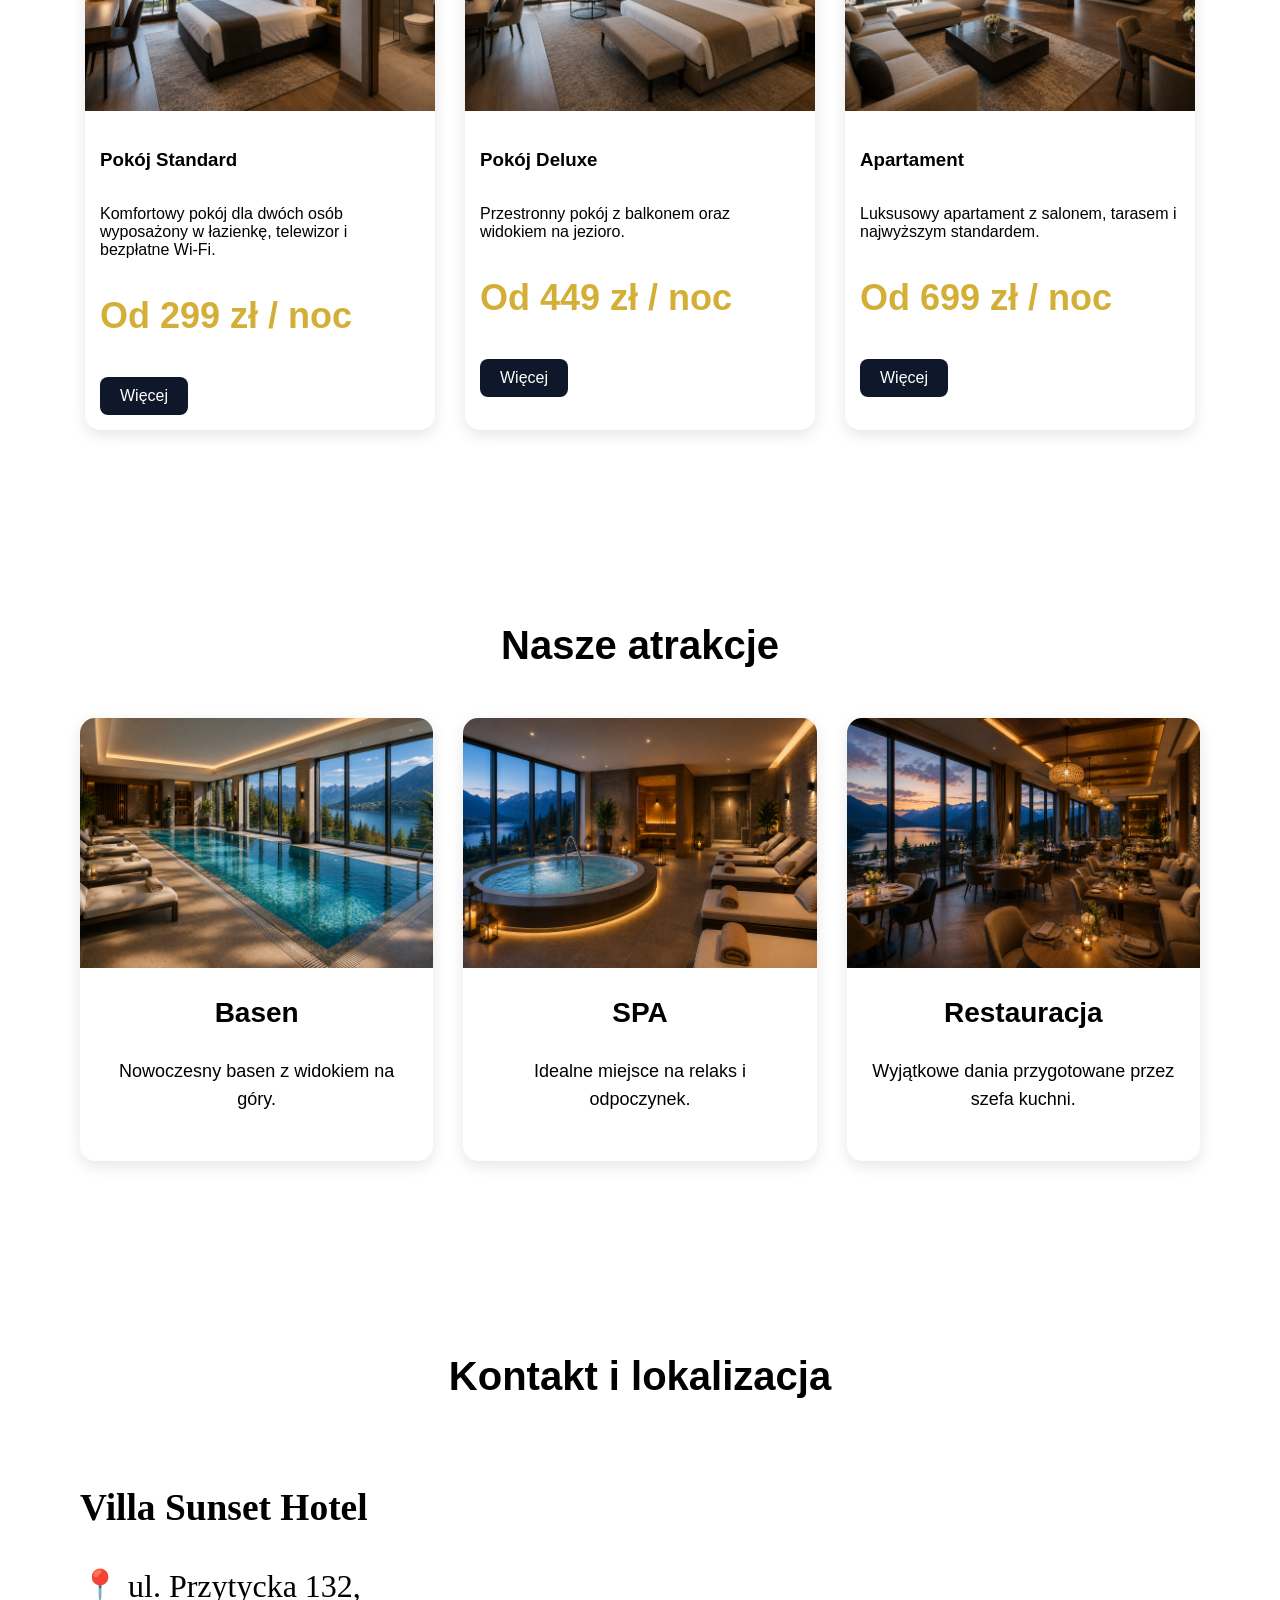
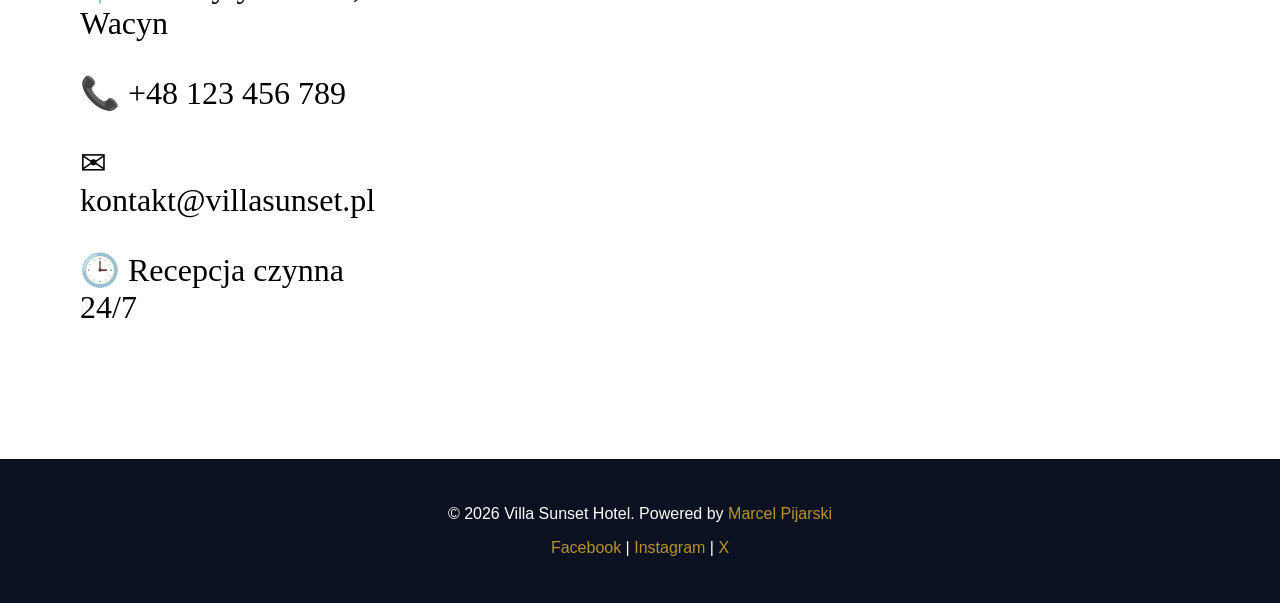
==== commit a0f0796c: "Add files via upload" ====
--- a/index.html
+++ b/index.html
@@ -34,7 +34,7 @@
             <div class="hero-content">
                 <h1>Villa Sunset<br> Hotel</h1>
                 <p>Odkryj wyjątkowe miejsce stworzone z myślą o relaksie, komforcie i niezapomnianych widokach.</p><br>
-                <a href="pokoje.html">Zobacz pokoje</a>
+                <a href="#pokoje">Zobacz pokoje</a>
             </div>
 
         </section>
@@ -87,7 +87,7 @@
 
             <p class="cena">Od 299 zł / noc</p>
 
-            <a href="pokoje.html">Więcej</a>
+            <a href="galeria.html">Więcej</a>
         </article>
 
         <article class="pokoje-karta">
@@ -102,7 +102,7 @@
 
             <p class="cena">Od 449 zł / noc</p>
 
-            <a href="pokoje.html">Więcej</a>
+            <a href="galeria.html">Więcej</a>
         </article>
 
         <article class="pokoje-karta">
@@ -117,7 +117,7 @@
 
             <p class="cena">Od 699 zł / noc</p>
 
-            <a href="pokoje.html">Więcej</a>
+            <a href="galeria.html">Więcej</a>
         </article>
 
     </div>
@@ -138,7 +138,7 @@
 
         <article class="atrakcje-karta">
             <img src="spa.png" alt="SPA">
-            <h3>SPA & Wellness</h3>
+            <h3>SPA</h3>
             <p>Idealne miejsce na relaks i odpoczynek.</p>
         </article>
 
--- a/style.css
+++ b/style.css
@@ -214,17 +214,17 @@
 .atrakcje{
     padding: 80px;
     background-color: #f5f5f5;
-    text-align: center;
+    
 }
 
 .atrakcje h2{
     font-size: 50px;
     margin-bottom: 50px;
+    
 }
 
 .atrakcje-content{
     display: flex;
-    justify-content: center;
     gap: 30px;
 }
 
@@ -235,6 +235,7 @@
     overflow: hidden;
     box-shadow: 0px 5px 15px rgba(0,0,0,0.1);
     transition: 0.3s;
+    text-align: center;
 }
 
 .atrakcje-karta:hover{
